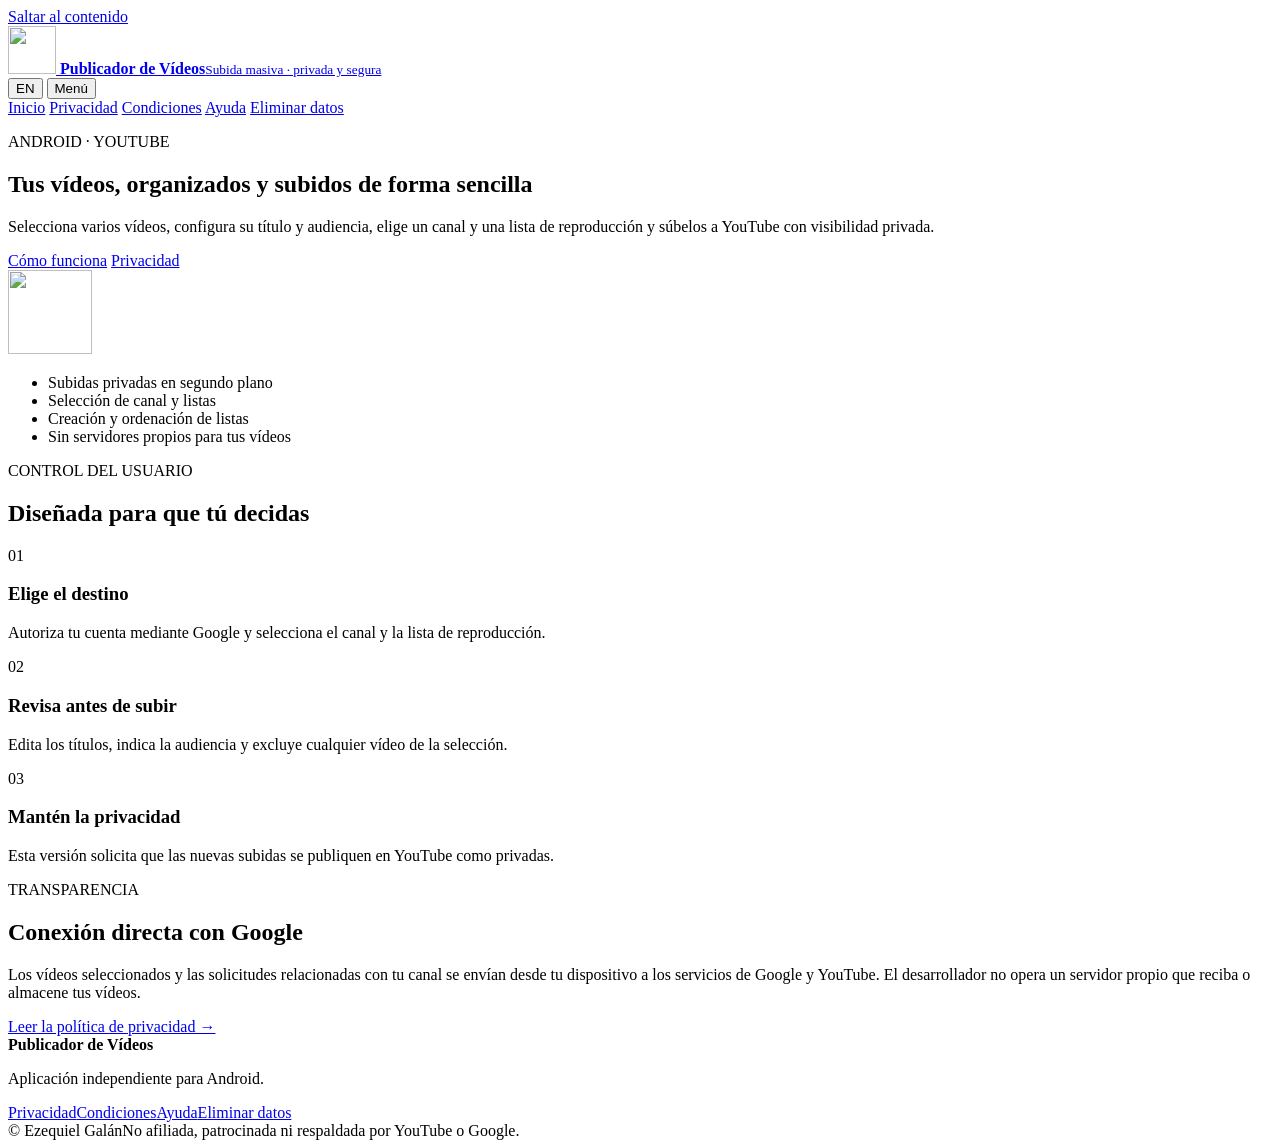
==== index.html @ 6b92fe6d "Publish legal and support pages" ====
<!doctype html>
<html lang="es">
<head>
  <meta charset="utf-8">
  <meta name="viewport" content="width=device-width, initial-scale=1">
  <meta name="description" content="Sitio oficial de Publicador de Vídeos (Video Publisher), una aplicación Android para gestionar subidas privadas a YouTube.">
  <meta name="theme-color" content="#312e81">
  <title>Publicador de Vídeos | Video Publisher</title>
  <link rel="icon" href="assets/logo.svg" type="image/svg+xml">
  <link rel="stylesheet" href="assets/styles.css">
</head>
<body>
  <a class="skip-link" href="#contenido" data-es="Saltar al contenido" data-en="Skip to content">Saltar al contenido</a>
  <header class="site-header">
    <div class="shell header-inner">
      <a class="brand" href="index.html" aria-label="Publicador de Vídeos">
        <img src="assets/logo.svg" alt="" width="48" height="48">
        <span><strong data-es="Publicador de Vídeos" data-en="Video Publisher">Publicador de Vídeos</strong><small data-es="Subida masiva · privada y segura" data-en="Batch uploads · private and secure">Subida masiva · privada y segura</small></span>
      </a>
      <div class="header-actions">
        <button class="language-button" type="button" data-language-toggle aria-label="Cambiar idioma">EN</button>
        <button class="menu-button" type="button" data-menu-toggle aria-expanded="false" aria-controls="main-menu"><span></span><span></span><span></span><span class="sr-only">Menú</span></button>
      </div>
      <nav id="main-menu" class="main-nav" aria-label="Navegación principal">
        <a href="index.html" data-es="Inicio" data-en="Home">Inicio</a>
        <a href="privacy.html" data-es="Privacidad" data-en="Privacy">Privacidad</a>
        <a href="terms.html" data-es="Condiciones" data-en="Terms">Condiciones</a>
        <a href="support.html" data-es="Ayuda" data-en="Support">Ayuda</a>
        <a href="deletion.html" data-es="Eliminar datos" data-en="Delete data">Eliminar datos</a>
      </nav>
    </div>
  </header>

  <main id="contenido">
    <section class="hero">
      <div class="shell hero-grid">
        <div>
          <p class="eyebrow" data-es="ANDROID · YOUTUBE" data-en="ANDROID · YOUTUBE">ANDROID · YOUTUBE</p>
          <h1 data-es="Tus vídeos, organizados y subidos de forma sencilla" data-en="Your videos, organized and uploaded simply">Tus vídeos, organizados y subidos de forma sencilla</h1>
          <p class="hero-copy" data-es="Selecciona varios vídeos, configura su título y audiencia, elige un canal y una lista de reproducción y súbelos a YouTube con visibilidad privada." data-en="Select multiple videos, configure their titles and audience, choose a channel and playlist, and upload them to YouTube with private visibility.">Selecciona varios vídeos, configura su título y audiencia, elige un canal y una lista de reproducción y súbelos a YouTube con visibilidad privada.</p>
          <div class="hero-actions">
            <a class="button primary" href="support.html" data-es="Cómo funciona" data-en="How it works">Cómo funciona</a>
            <a class="button secondary" href="privacy.html" data-es="Privacidad" data-en="Privacy">Privacidad</a>
          </div>
        </div>
        <div class="hero-card" aria-label="Resumen de funciones">
          <img src="assets/logo.svg" alt="" width="84" height="84">
          <ul>
            <li data-es="Subidas privadas en segundo plano" data-en="Private background uploads">Subidas privadas en segundo plano</li>
            <li data-es="Selección de canal y listas" data-en="Channel and playlist selection">Selección de canal y listas</li>
            <li data-es="Creación y ordenación de listas" data-en="Playlist creation and sorting">Creación y ordenación de listas</li>
            <li data-es="Sin servidores propios para tus vídeos" data-en="No proprietary servers for your videos">Sin servidores propios para tus vídeos</li>
          </ul>
        </div>
      </div>
    </section>

    <section class="section shell">
      <div class="section-heading">
        <p class="eyebrow" data-es="CONTROL DEL USUARIO" data-en="USER CONTROL">CONTROL DEL USUARIO</p>
        <h2 data-es="Diseñada para que tú decidas" data-en="Designed to keep you in control">Diseñada para que tú decidas</h2>
      </div>
      <div class="feature-grid">
        <article class="feature"><span>01</span><h3 data-es="Elige el destino" data-en="Choose the destination">Elige el destino</h3><p data-es="Autoriza tu cuenta mediante Google y selecciona el canal y la lista de reproducción." data-en="Authorize your account through Google and select the channel and playlist.">Autoriza tu cuenta mediante Google y selecciona el canal y la lista de reproducción.</p></article>
        <article class="feature"><span>02</span><h3 data-es="Revisa antes de subir" data-en="Review before uploading">Revisa antes de subir</h3><p data-es="Edita los títulos, indica la audiencia y excluye cualquier vídeo de la selección." data-en="Edit titles, specify the audience and exclude any video from the selection.">Edita los títulos, indica la audiencia y excluye cualquier vídeo de la selección.</p></article>
        <article class="feature"><span>03</span><h3 data-es="Mantén la privacidad" data-en="Keep it private">Mantén la privacidad</h3><p data-es="Esta versión solicita que las nuevas subidas se publiquen en YouTube como privadas." data-en="This version requests that new uploads be published to YouTube as private.">Esta versión solicita que las nuevas subidas se publiquen en YouTube como privadas.</p></article>
      </div>
    </section>

    <section class="section soft-section">
      <div class="shell split">
        <div><p class="eyebrow" data-es="TRANSPARENCIA" data-en="TRANSPARENCY">TRANSPARENCIA</p><h2 data-es="Conexión directa con Google" data-en="Direct connection to Google">Conexión directa con Google</h2></div>
        <div><p data-es="Los vídeos seleccionados y las solicitudes relacionadas con tu canal se envían desde tu dispositivo a los servicios de Google y YouTube. El desarrollador no opera un servidor propio que reciba o almacene tus vídeos." data-en="Selected videos and requests related to your channel are sent from your device to Google and YouTube services. The developer does not operate a proprietary server that receives or stores your videos.">Los vídeos seleccionados y las solicitudes relacionadas con tu canal se envían desde tu dispositivo a los servicios de Google y YouTube. El desarrollador no opera un servidor propio que reciba o almacene tus vídeos.</p><a class="text-link" href="privacy.html" data-es="Leer la política de privacidad →" data-en="Read the privacy policy →">Leer la política de privacidad →</a></div>
      </div>
    </section>
  </main>

  <footer class="site-footer">
    <div class="shell footer-grid"><div><strong data-es="Publicador de Vídeos" data-en="Video Publisher">Publicador de Vídeos</strong><p data-es="Aplicación independiente para Android." data-en="Independent Android application.">Aplicación independiente para Android.</p></div><div class="footer-links"><a href="privacy.html" data-es="Privacidad" data-en="Privacy">Privacidad</a><a href="terms.html" data-es="Condiciones" data-en="Terms">Condiciones</a><a href="support.html" data-es="Ayuda" data-en="Support">Ayuda</a><a href="deletion.html" data-es="Eliminar datos" data-en="Delete data">Eliminar datos</a></div></div>
    <div class="shell legal-note"><span>© <span data-current-year></span> <span data-developer-name>Ezequiel Galán</span></span><span data-es="No afiliada, patrocinada ni respaldada por YouTube o Google." data-en="Not affiliated with, sponsored or endorsed by YouTube or Google.">No afiliada, patrocinada ni respaldada por YouTube o Google.</span></div>
  </footer>
  <script src="assets/config.js"></script><script src="assets/app.js"></script>
</body>
</html>
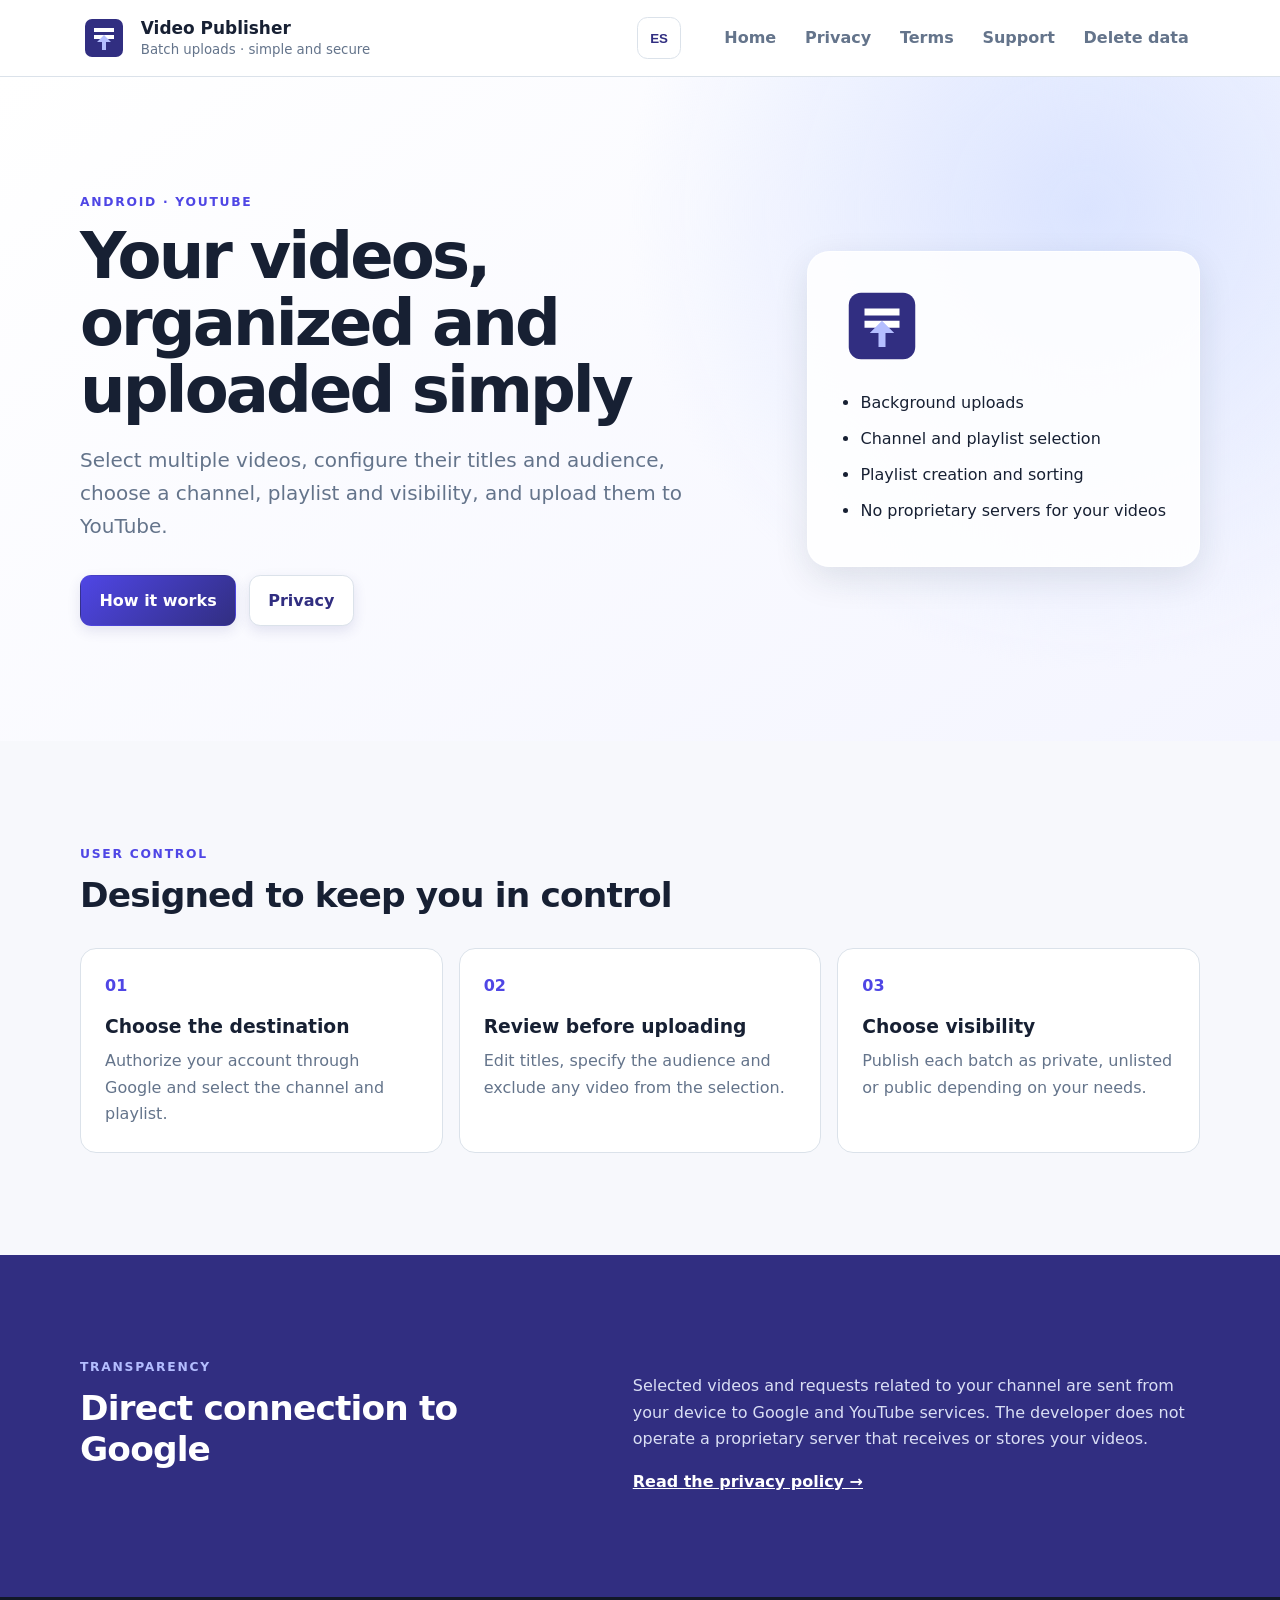
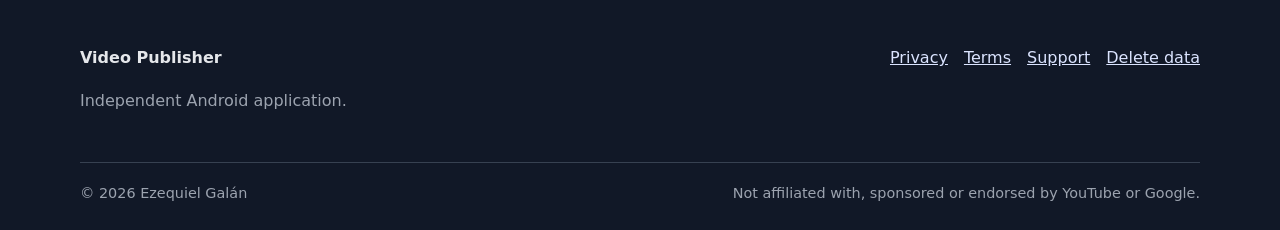
==== commit 3b9c86cf: "Actualiza index.html para la versión actual" ====
--- a/index.html
+++ b/index.html
@@ -1,84 +1,85 @@
-<!doctype html>
-<html lang="es">
-<head>
-  <meta charset="utf-8">
-  <meta name="viewport" content="width=device-width, initial-scale=1">
-  <meta name="description" content="Sitio oficial de Publicador de Vídeos (Video Publisher), una aplicación Android para gestionar subidas privadas a YouTube.">
-  <meta name="theme-color" content="#312e81">
-  <title>Publicador de Vídeos | Video Publisher</title>
-  <link rel="icon" href="assets/logo.svg" type="image/svg+xml">
-  <link rel="stylesheet" href="assets/styles.css">
-</head>
-<body>
-  <a class="skip-link" href="#contenido" data-es="Saltar al contenido" data-en="Skip to content">Saltar al contenido</a>
-  <header class="site-header">
-    <div class="shell header-inner">
-      <a class="brand" href="index.html" aria-label="Publicador de Vídeos">
-        <img src="assets/logo.svg" alt="" width="48" height="48">
-        <span><strong data-es="Publicador de Vídeos" data-en="Video Publisher">Publicador de Vídeos</strong><small data-es="Subida masiva · privada y segura" data-en="Batch uploads · private and secure">Subida masiva · privada y segura</small></span>
-      </a>
-      <div class="header-actions">
-        <button class="language-button" type="button" data-language-toggle aria-label="Cambiar idioma">EN</button>
-        <button class="menu-button" type="button" data-menu-toggle aria-expanded="false" aria-controls="main-menu"><span></span><span></span><span></span><span class="sr-only">Menú</span></button>
-      </div>
-      <nav id="main-menu" class="main-nav" aria-label="Navegación principal">
-        <a href="index.html" data-es="Inicio" data-en="Home">Inicio</a>
-        <a href="privacy.html" data-es="Privacidad" data-en="Privacy">Privacidad</a>
-        <a href="terms.html" data-es="Condiciones" data-en="Terms">Condiciones</a>
-        <a href="support.html" data-es="Ayuda" data-en="Support">Ayuda</a>
-        <a href="deletion.html" data-es="Eliminar datos" data-en="Delete data">Eliminar datos</a>
-      </nav>
-    </div>
-  </header>
-
-  <main id="contenido">
-    <section class="hero">
-      <div class="shell hero-grid">
-        <div>
-          <p class="eyebrow" data-es="ANDROID · YOUTUBE" data-en="ANDROID · YOUTUBE">ANDROID · YOUTUBE</p>
-          <h1 data-es="Tus vídeos, organizados y subidos de forma sencilla" data-en="Your videos, organized and uploaded simply">Tus vídeos, organizados y subidos de forma sencilla</h1>
-          <p class="hero-copy" data-es="Selecciona varios vídeos, configura su título y audiencia, elige un canal y una lista de reproducción y súbelos a YouTube con visibilidad privada." data-en="Select multiple videos, configure their titles and audience, choose a channel and playlist, and upload them to YouTube with private visibility.">Selecciona varios vídeos, configura su título y audiencia, elige un canal y una lista de reproducción y súbelos a YouTube con visibilidad privada.</p>
-          <div class="hero-actions">
-            <a class="button primary" href="support.html" data-es="Cómo funciona" data-en="How it works">Cómo funciona</a>
-            <a class="button secondary" href="privacy.html" data-es="Privacidad" data-en="Privacy">Privacidad</a>
-          </div>
-        </div>
-        <div class="hero-card" aria-label="Resumen de funciones">
-          <img src="assets/logo.svg" alt="" width="84" height="84">
-          <ul>
-            <li data-es="Subidas privadas en segundo plano" data-en="Private background uploads">Subidas privadas en segundo plano</li>
-            <li data-es="Selección de canal y listas" data-en="Channel and playlist selection">Selección de canal y listas</li>
-            <li data-es="Creación y ordenación de listas" data-en="Playlist creation and sorting">Creación y ordenación de listas</li>
-            <li data-es="Sin servidores propios para tus vídeos" data-en="No proprietary servers for your videos">Sin servidores propios para tus vídeos</li>
-          </ul>
-        </div>
-      </div>
-    </section>
-
-    <section class="section shell">
-      <div class="section-heading">
-        <p class="eyebrow" data-es="CONTROL DEL USUARIO" data-en="USER CONTROL">CONTROL DEL USUARIO</p>
-        <h2 data-es="Diseñada para que tú decidas" data-en="Designed to keep you in control">Diseñada para que tú decidas</h2>
-      </div>
-      <div class="feature-grid">
-        <article class="feature"><span>01</span><h3 data-es="Elige el destino" data-en="Choose the destination">Elige el destino</h3><p data-es="Autoriza tu cuenta mediante Google y selecciona el canal y la lista de reproducción." data-en="Authorize your account through Google and select the channel and playlist.">Autoriza tu cuenta mediante Google y selecciona el canal y la lista de reproducción.</p></article>
-        <article class="feature"><span>02</span><h3 data-es="Revisa antes de subir" data-en="Review before uploading">Revisa antes de subir</h3><p data-es="Edita los títulos, indica la audiencia y excluye cualquier vídeo de la selección." data-en="Edit titles, specify the audience and exclude any video from the selection.">Edita los títulos, indica la audiencia y excluye cualquier vídeo de la selección.</p></article>
-        <article class="feature"><span>03</span><h3 data-es="Mantén la privacidad" data-en="Keep it private">Mantén la privacidad</h3><p data-es="Esta versión solicita que las nuevas subidas se publiquen en YouTube como privadas." data-en="This version requests that new uploads be published to YouTube as private.">Esta versión solicita que las nuevas subidas se publiquen en YouTube como privadas.</p></article>
-      </div>
-    </section>
-
-    <section class="section soft-section">
-      <div class="shell split">
-        <div><p class="eyebrow" data-es="TRANSPARENCIA" data-en="TRANSPARENCY">TRANSPARENCIA</p><h2 data-es="Conexión directa con Google" data-en="Direct connection to Google">Conexión directa con Google</h2></div>
-        <div><p data-es="Los vídeos seleccionados y las solicitudes relacionadas con tu canal se envían desde tu dispositivo a los servicios de Google y YouTube. El desarrollador no opera un servidor propio que reciba o almacene tus vídeos." data-en="Selected videos and requests related to your channel are sent from your device to Google and YouTube services. The developer does not operate a proprietary server that receives or stores your videos.">Los vídeos seleccionados y las solicitudes relacionadas con tu canal se envían desde tu dispositivo a los servicios de Google y YouTube. El desarrollador no opera un servidor propio que reciba o almacene tus vídeos.</p><a class="text-link" href="privacy.html" data-es="Leer la política de privacidad →" data-en="Read the privacy policy →">Leer la política de privacidad →</a></div>
-      </div>
-    </section>
-  </main>
-
-  <footer class="site-footer">
-    <div class="shell footer-grid"><div><strong data-es="Publicador de Vídeos" data-en="Video Publisher">Publicador de Vídeos</strong><p data-es="Aplicación independiente para Android." data-en="Independent Android application.">Aplicación independiente para Android.</p></div><div class="footer-links"><a href="privacy.html" data-es="Privacidad" data-en="Privacy">Privacidad</a><a href="terms.html" data-es="Condiciones" data-en="Terms">Condiciones</a><a href="support.html" data-es="Ayuda" data-en="Support">Ayuda</a><a href="deletion.html" data-es="Eliminar datos" data-en="Delete data">Eliminar datos</a></div></div>
-    <div class="shell legal-note"><span>© <span data-current-year></span> <span data-developer-name>Ezequiel Galán</span></span><span data-es="No afiliada, patrocinada ni respaldada por YouTube o Google." data-en="Not affiliated with, sponsored or endorsed by YouTube or Google.">No afiliada, patrocinada ni respaldada por YouTube o Google.</span></div>
-  </footer>
-  <script src="assets/config.js"></script><script src="assets/app.js"></script>
-</body>
-</html>
+<!doctype html>
+<html lang="es">
+<head>
+  <meta charset="utf-8">
+  <meta name="viewport" content="width=device-width, initial-scale=1">
+  <meta name="description" content="Sitio oficial de Publicador de Vídeos (Video Publisher), una aplicación Android para gestionar subidas por lotes a YouTube.">
+  <meta name="theme-color" content="#312e81">
+  <title>Publicador de Vídeos | Video Publisher</title>
+  <link rel="icon" href="assets/logo.svg" type="image/svg+xml">
+  <link rel="stylesheet" href="assets/styles.css">
+</head>
+<body>
+  <a class="skip-link" href="#contenido" data-es="Saltar al contenido" data-en="Skip to content">Saltar al contenido</a>
+  <header class="site-header">
+    <div class="shell header-inner">
+      <a class="brand" href="index.html" aria-label="Publicador de Vídeos">
+        <img src="assets/logo.svg" alt="" width="48" height="48">
+        <span><strong data-es="Publicador de Vídeos" data-en="Video Publisher">Publicador de Vídeos</strong><small data-es="Subida masiva · sencilla y segura" data-en="Batch uploads · simple and secure">Subida masiva · sencilla y segura</small></span>
+      </a>
+      <div class="header-actions">
+        <button class="language-button" type="button" data-language-toggle aria-label="Cambiar idioma">EN</button>
+        <button class="menu-button" type="button" data-menu-toggle aria-expanded="false" aria-controls="main-menu"><span></span><span></span><span></span><span class="sr-only">Menú</span></button>
+      </div>
+      <nav id="main-menu" class="main-nav" aria-label="Navegación principal">
+        <a href="index.html" data-es="Inicio" data-en="Home">Inicio</a>
+        <a href="privacy.html" data-es="Privacidad" data-en="Privacy">Privacidad</a>
+        <a href="terms.html" data-es="Condiciones" data-en="Terms">Condiciones</a>
+        <a href="support.html" data-es="Ayuda" data-en="Support">Ayuda</a>
+        <a href="deletion.html" data-es="Eliminar datos" data-en="Delete data">Eliminar datos</a>
+      </nav>
+    </div>
+  </header>
+
+  <main id="contenido">
+    <section class="hero">
+      <div class="shell hero-grid">
+        <div>
+          <p class="eyebrow" data-es="ANDROID · YOUTUBE" data-en="ANDROID · YOUTUBE">ANDROID · YOUTUBE</p>
+          <h1 data-es="Tus vídeos, organizados y subidos de forma sencilla" data-en="Your videos, organized and uploaded simply">Tus vídeos, organizados y subidos de forma sencilla</h1>
+          <p class="hero-copy" data-es="Selecciona varios vídeos, configura su título y audiencia, elige un canal, una lista de reproducción y la visibilidad, y súbelos a YouTube." data-en="Select multiple videos, configure their titles and audience, choose a channel, playlist and visibility, and upload them to YouTube.">Selecciona varios vídeos, configura su título y audiencia, elige un canal, una lista de reproducción y la visibilidad, y súbelos a YouTube.</p>
+          <div class="hero-actions">
+            <a class="button primary" href="support.html" data-es="Cómo funciona" data-en="How it works">Cómo funciona</a>
+            <a class="button secondary" href="privacy.html" data-es="Privacidad" data-en="Privacy">Privacidad</a>
+          </div>
+        </div>
+        <div class="hero-card" aria-label="Resumen de funciones">
+          <img src="assets/logo.svg" alt="" width="84" height="84">
+          <ul>
+            <li data-es="Subidas en segundo plano" data-en="Background uploads">Subidas en segundo plano</li>
+            <li data-es="Selección de canal y listas" data-en="Channel and playlist selection">Selección de canal y listas</li>
+            <li data-es="Creación y ordenación de listas" data-en="Playlist creation and sorting">Creación y ordenación de listas</li>
+            <li data-es="Sin servidores propios para tus vídeos" data-en="No proprietary servers for your videos">Sin servidores propios para tus vídeos</li>
+          </ul>
+        </div>
+      </div>
+    </section>
+
+    <section class="section shell">
+      <div class="section-heading">
+        <p class="eyebrow" data-es="CONTROL DEL USUARIO" data-en="USER CONTROL">CONTROL DEL USUARIO</p>
+        <h2 data-es="Diseñada para que tú decidas" data-en="Designed to keep you in control">Diseñada para que tú decidas</h2>
+      </div>
+      <div class="feature-grid">
+        <article class="feature"><span>01</span><h3 data-es="Elige el destino" data-en="Choose the destination">Elige el destino</h3><p data-es="Autoriza tu cuenta mediante Google y selecciona el canal y la lista de reproducción." data-en="Authorize your account through Google and select the channel and playlist.">Autoriza tu cuenta mediante Google y selecciona el canal y la lista de reproducción.</p></article>
+        <article class="feature"><span>02</span><h3 data-es="Revisa antes de subir" data-en="Review before uploading">Revisa antes de subir</h3><p data-es="Edita los títulos, indica la audiencia y excluye cualquier vídeo de la selección." data-en="Edit titles, specify the audience and exclude any video from the selection.">Edita los títulos, indica la audiencia y excluye cualquier vídeo de la selección.</p></article>
+        <article class="feature"><span>03</span><h3 data-es="Elige la visibilidad" data-en="Choose visibility">Elige la visibilidad</h3><p data-es="Publica cada lote como privado, oculto o público según el destino que necesites." data-en="Publish each batch as private, unlisted or public depending on your needs.">Publica cada lote como privado, oculto o público según el destino que necesites.</p></article>
+      </div>
+    </section>
+
+    <section class="section soft-section">
+      <div class="shell split">
+        <div><p class="eyebrow" data-es="TRANSPARENCIA" data-en="TRANSPARENCY">TRANSPARENCIA</p><h2 data-es="Conexión directa con Google" data-en="Direct connection to Google">Conexión directa con Google</h2></div>
+        <div><p data-es="Los vídeos seleccionados y las solicitudes relacionadas con tu canal se envían desde tu dispositivo a los servicios de Google y YouTube. El desarrollador no opera un servidor propio que reciba o almacene tus vídeos." data-en="Selected videos and requests related to your channel are sent from your device to Google and YouTube services. The developer does not operate a proprietary server that receives or stores your videos.">Los vídeos seleccionados y las solicitudes relacionadas con tu canal se envían desde tu dispositivo a los servicios de Google y YouTube. El desarrollador no opera un servidor propio que reciba o almacene tus vídeos.</p><a class="text-link" href="privacy.html" data-es="Leer la política de privacidad →" data-en="Read the privacy policy →">Leer la política de privacidad →</a></div>
+      </div>
+    </section>
+  </main>
+
+  <footer class="site-footer">
+    <div class="shell footer-grid"><div><strong data-es="Publicador de Vídeos" data-en="Video Publisher">Publicador de Vídeos</strong><p data-es="Aplicación independiente para Android." data-en="Independent Android application.">Aplicación independiente para Android.</p></div><div class="footer-links"><a href="privacy.html" data-es="Privacidad" data-en="Privacy">Privacidad</a><a href="terms.html" data-es="Condiciones" data-en="Terms">Condiciones</a><a href="support.html" data-es="Ayuda" data-en="Support">Ayuda</a><a href="deletion.html" data-es="Eliminar datos" data-en="Delete data">Eliminar datos</a></div></div>
+    <div class="shell legal-note"><span>© <span data-current-year></span> <span data-developer-name>Ezequiel Galán</span></span><span data-es="No afiliada, patrocinada ni respaldada por YouTube o Google." data-en="Not affiliated with, sponsored or endorsed by YouTube or Google.">No afiliada, patrocinada ni respaldada por YouTube o Google.</span></div>
+  </footer>
+  <script src="assets/config.js"></script><script src="assets/app.js"></script>
+</body>
+</html>
+
--- a/assets/styles.css
+++ b/assets/styles.css
@@ -0,0 +1,4 @@
+:root{--ink:#172033;--muted:#64748b;--brand:#4f46e5;--brand-dark:#312e81;--brand-soft:#eef2ff;--surface:#fff;--background:#f7f8fc;--line:#dbe2ea;--shadow:0 12px 35px rgba(30,41,59,.11);font-family:Inter,ui-sans-serif,system-ui,-apple-system,BlinkMacSystemFont,"Segoe UI",sans-serif;color:var(--ink);background:var(--background);font-synthesis:none}*{box-sizing:border-box}html{scroll-behavior:smooth}body{margin:0;line-height:1.65;background:var(--background)}a{color:var(--brand-dark)}img{display:block}.shell{width:min(1120px,calc(100% - 40px));margin-inline:auto}.narrow{width:min(780px,calc(100% - 40px))}.skip-link{position:fixed;left:1rem;top:-5rem;z-index:100;background:#fff;padding:.7rem 1rem;border-radius:.5rem}.skip-link:focus{top:1rem}.site-header{position:sticky;top:0;z-index:20;background:rgba(255,255,255,.94);backdrop-filter:blur(14px);border-bottom:1px solid var(--line)}.header-inner{min-height:76px;display:flex;align-items:center;gap:2rem}.brand{display:flex;align-items:center;gap:.8rem;text-decoration:none;color:var(--ink);margin-right:auto}.brand img{border-radius:12px}.brand span{display:grid;line-height:1.25}.brand strong{font-size:1.06rem}.brand small{color:var(--muted);margin-top:.18rem}.main-nav{display:flex;align-items:center;gap:.4rem}.main-nav a{text-decoration:none;color:var(--muted);font-weight:650;padding:.55rem .7rem;border-radius:.6rem}.main-nav a:hover,.main-nav a.active{color:var(--brand-dark);background:var(--brand-soft)}.header-actions{display:flex;gap:.55rem}.language-button,.menu-button{border:1px solid var(--line);background:#fff;border-radius:.65rem;min-width:44px;height:42px;color:var(--brand-dark);font-weight:800;cursor:pointer}.menu-button{display:none;padding:10px}.menu-button span:not(.sr-only){display:block;height:2px;background:currentColor;margin:4px 0}.hero{padding:clamp(4.5rem,9vw,8rem) 0;background:radial-gradient(circle at 85% 20%,#dbe4ff 0,transparent 38%),linear-gradient(145deg,#fff,#f4f5ff)}.hero-grid{display:grid;grid-template-columns:1.3fr .8fr;align-items:center;gap:clamp(2rem,7vw,7rem)}.eyebrow{font-size:.77rem;font-weight:850;letter-spacing:.14em;color:var(--brand);margin:0 0 .65rem;text-transform:uppercase}.hero h1,.legal-page h1{font-size:clamp(2.45rem,5vw,4.7rem);line-height:1.05;letter-spacing:-.045em;margin:.25rem 0 1.25rem}.hero-copy,.lead{font-size:clamp(1.05rem,2vw,1.25rem);color:var(--muted);max-width:66ch}.hero-actions{display:flex;flex-wrap:wrap;gap:.8rem;margin-top:2rem}.button{display:inline-flex;min-height:48px;align-items:center;justify-content:center;padding:.7rem 1.15rem;border-radius:.7rem;font-weight:750;text-decoration:none;border:1px solid transparent;box-shadow:0 5px 13px rgba(49,46,129,.12)}.button.primary{background:linear-gradient(135deg,var(--brand),var(--brand-dark));color:#fff}.button.secondary{background:#fff;color:var(--brand-dark);border-color:var(--line)}.hero-card{background:rgba(255,255,255,.86);border:1px solid rgba(255,255,255,.9);border-radius:1.4rem;padding:2rem;box-shadow:var(--shadow)}.hero-card img{border-radius:22px;margin-bottom:1.4rem}.hero-card ul{margin:0;padding-left:1.25rem}.hero-card li{margin:.6rem 0}.section{padding:clamp(4rem,8vw,7rem) 0}.section-heading{max-width:650px;margin-bottom:2rem}.section h2,.legal-page h2{font-size:clamp(1.45rem,3vw,2.15rem);line-height:1.2;letter-spacing:-.025em;margin:.2rem 0 1rem}.feature-grid{display:grid;grid-template-columns:repeat(3,1fr);gap:1rem}.feature{background:var(--surface);border:1px solid var(--line);border-radius:1rem;padding:1.5rem}.feature span,.step-number{color:var(--brand);font-weight:900}.feature h3{margin:.8rem 0 .35rem}.feature p{color:var(--muted);margin:0}.soft-section{background:var(--brand-dark);color:#fff}.soft-section .eyebrow{color:#b4beff}.soft-section p{color:#d9def4}.split{display:grid;grid-template-columns:1fr 1.2fr;gap:5rem;align-items:start}.text-link{color:#fff;font-weight:750}.site-footer{background:#111827;color:#e5e7eb;padding:3rem 0 1.5rem}.footer-grid{display:flex;justify-content:space-between;gap:2rem}.footer-grid p{color:#9ca3af}.footer-links{display:flex;flex-wrap:wrap;gap:1rem}.site-footer a{color:#dbe4ff}.legal-note{border-top:1px solid #374151;padding-top:1.2rem;margin-top:2rem;color:#9ca3af;font-size:.9rem;display:flex;justify-content:space-between;gap:1rem}.site-footer.compact{padding-top:1.4rem}.site-footer.compact .legal-note{margin-top:0}.legal-page{padding:clamp(3.5rem,7vw,6rem) 0}.legal-page h1{font-size:clamp(2.3rem,5vw,4rem)}.updated{color:var(--muted);margin-bottom:2.5rem}.legal-page section{margin:2.6rem 0}.legal-page p,.legal-page li{color:#3d495d}.legal-page li{margin:.45rem 0}.legal-page code{background:#e9edf4;border-radius:.35rem;padding:.12rem .35rem;font-size:.9em}.notice,.contact-card{border:1px solid #c7d2fe;border-left:5px solid var(--brand);background:var(--brand-soft);padding:1.25rem 1.4rem;border-radius:.8rem;margin:2rem 0}.notice p,.contact-card p{margin-bottom:0}.contact-card .button{margin-top:1rem}.steps section{position:relative;padding-left:3.5rem}.step-number{position:absolute;left:0;top:.1rem;display:grid;place-items:center;width:2.3rem;height:2.3rem;border-radius:50%;background:var(--brand-soft)}details{background:#fff;border:1px solid var(--line);border-radius:.75rem;padding:1rem 1.2rem;margin:.75rem 0}summary{cursor:pointer;font-weight:750}details p{margin-bottom:.2rem}.sr-only{position:absolute;width:1px;height:1px;padding:0;margin:-1px;overflow:hidden;clip:rect(0,0,0,0);white-space:nowrap;border:0}
+@media(max-width:820px){.menu-button{display:block}.main-nav{display:none;position:absolute;top:76px;left:0;right:0;background:#fff;border-bottom:1px solid var(--line);padding:1rem 20px;box-shadow:var(--shadow);flex-direction:column;align-items:stretch}.main-nav.open{display:flex}.main-nav a{padding:.8rem}.hero-grid,.split{grid-template-columns:1fr}.hero-card{max-width:560px}.feature-grid{grid-template-columns:1fr}.footer-grid,.legal-note{flex-direction:column}.split{gap:1rem}.brand small{display:none}}
+@media(max-width:480px){.shell,.narrow{width:min(100% - 28px,1120px)}.header-inner{min-height:68px}.brand img{width:42px;height:42px}.brand strong{font-size:.97rem}.hero{padding:4rem 0}.hero h1{font-size:2.45rem}.steps section{padding-left:0}.step-number{position:static;margin-bottom:.7rem}.button{width:100%}.hero-actions{display:grid}.main-nav{top:68px}}
+@media(prefers-color-scheme:dark){:root{--ink:#f2f5fb;--muted:#aeb9ca;--brand:#8b85ff;--brand-dark:#b8b4ff;--brand-soft:#222b46;--surface:#162035;--background:#0d1525;--line:#334158;--shadow:0 12px 35px rgba(0,0,0,.28)}.site-header{background:rgba(13,21,37,.94)}.language-button,.menu-button,.main-nav{background:#162035}.hero{background:radial-gradient(circle at 85% 20%,#252f61 0,transparent 38%),linear-gradient(145deg,#111a2d,#10152b)}.hero-card{background:rgba(22,32,53,.9);border-color:#34415c}.button.secondary,details{background:#162035}.legal-page p,.legal-page li{color:#c5cfdd}.legal-page code{background:#202b41}.soft-section{background:#272461}}
